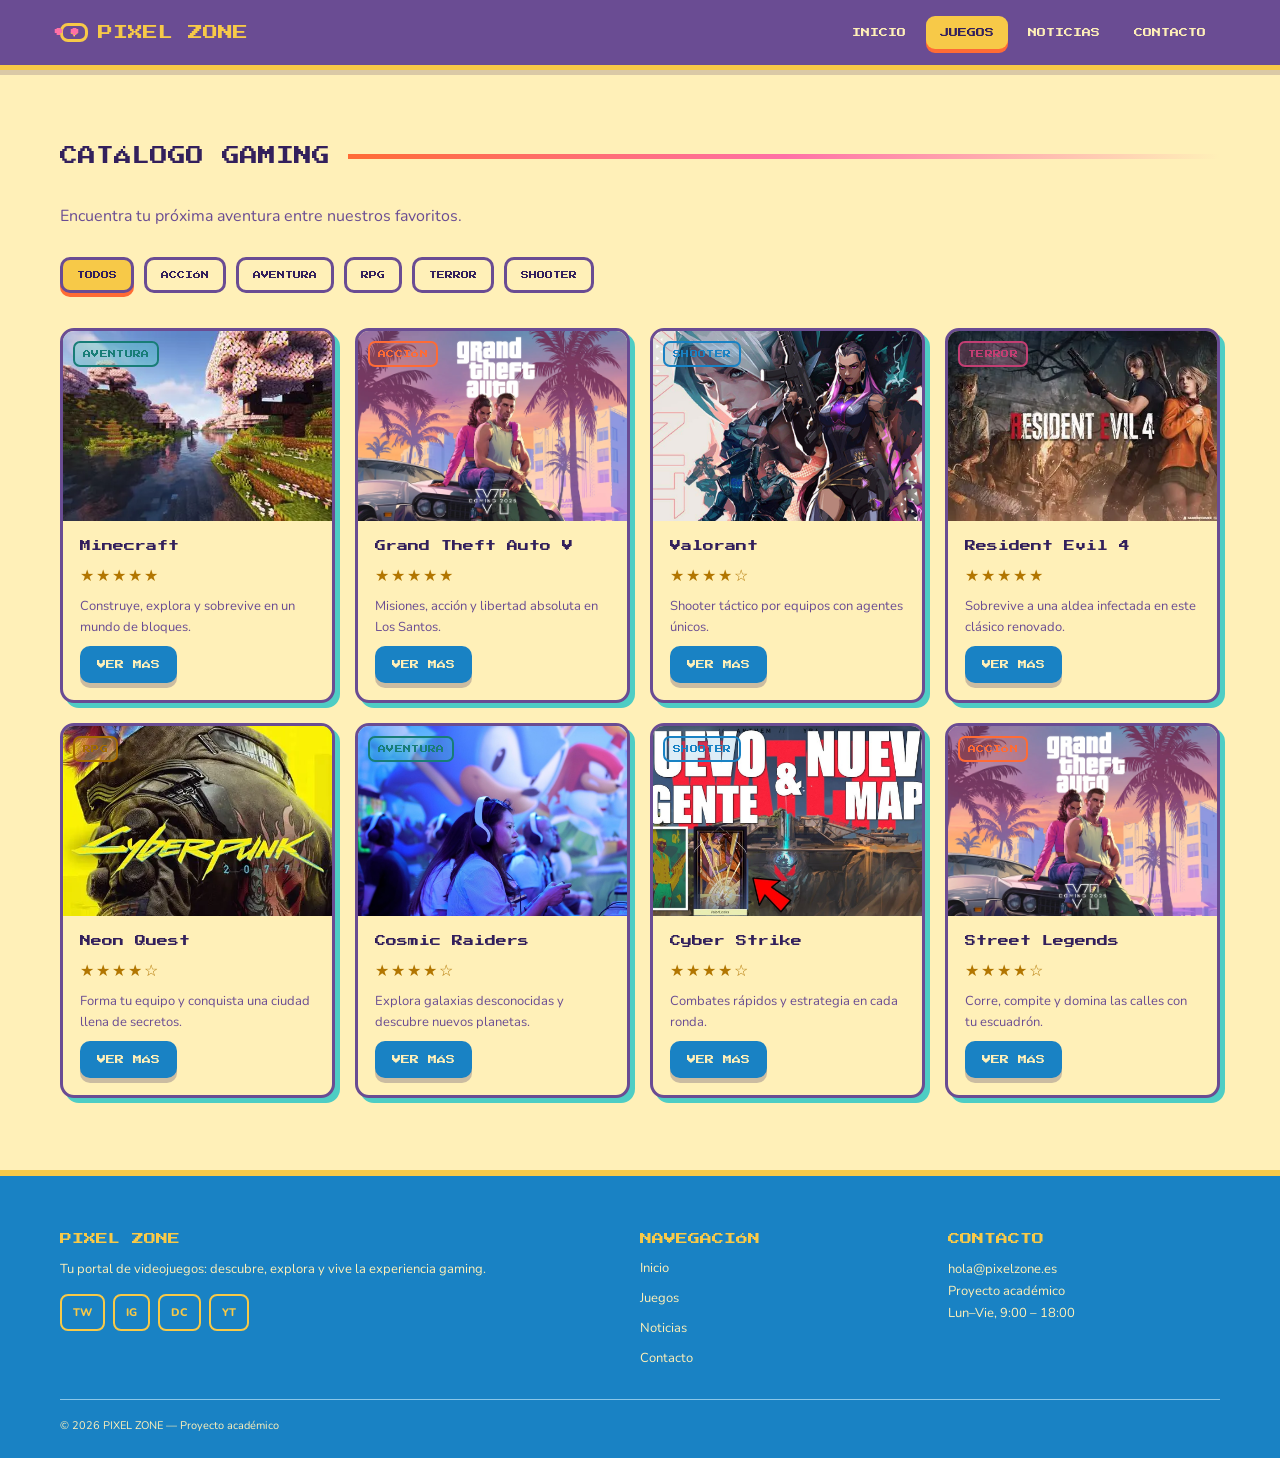
==== juegos.html @ f97db741 "Move files from actividad folder to root for GitHub Pages" ====
<!DOCTYPE html>
<html lang="es">
<head>
  <meta charset="UTF-8">
  <meta name="viewport" content="width=device-width, initial-scale=1.0">
  <title>Pixel Zone | Juegos</title>
  <link rel="stylesheet" href="style.css">
</head>
<body>
<header class="navbar">
  <div class="container nav-inner">
    <a class="logo pixel" href="index.html"><span class="controller" aria-hidden="true"></span> PIXEL ZONE</a>
    <button class="menu-btn" onclick="toggleMenu()" aria-label="Abrir menú">☰</button>
    <nav class="nav-links" id="navLinks">
      <a href="index.html">INICIO</a><a class="active" href="juegos.html">JUEGOS</a><a href="noticias.html">NOTICIAS</a><a href="contacto.html">CONTACTO</a>
    </nav>
  </div>
</header>
<main class="page-main">
  <div class="container">
    <div class="section-title"><h1 class="page-title">CATÁLOGO GAMING</h1><div class="line"></div></div>
    <p class="page-subtitle">Encuentra tu próxima aventura entre nuestros favoritos.</p>
    <div class="filters" aria-label="Filtrar juegos">
      <button class="filter active" data-filter="todos">TODOS</button>
      <button class="filter" data-filter="accion">ACCIÓN</button>
      <button class="filter" data-filter="aventura">AVENTURA</button>
      <button class="filter" data-filter="rpg">RPG</button>
      <button class="filter" data-filter="terror">TERROR</button>
      <button class="filter" data-filter="shooter">SHOOTER</button>
    </div>
    <div class="grid-games" id="gamesGrid">
      <article class="card game-item" data-genre="aventura"><div class="card-image"><img src="img/minecraft.jpg" alt="Minecraft"><span class="category cat-teal" style="position:absolute;top:10px;left:10px">AVENTURA</span></div><div class="card-body"><h3>Minecraft</h3><div class="rating">★★★★★</div><p>Construye, explora y sobrevive en un mundo de bloques.</p><a class="btn btn-blue" href="#">VER MÁS</a></div></article>
      <article class="card game-item" data-genre="accion"><div class="card-image"><img src="img/Grand-Theft-Auto-V.jpg" alt="Grand Theft Auto V"><span class="category cat-orange" style="position:absolute;top:10px;left:10px">ACCIÓN</span></div><div class="card-body"><h3>Grand Theft Auto V</h3><div class="rating">★★★★★</div><p>Misiones, acción y libertad absoluta en Los Santos.</p><a class="btn btn-blue" href="#">VER MÁS</a></div></article>
      <article class="card game-item" data-genre="shooter"><div class="card-image"><img src="img/Valorant.jpg" alt="Valorant"><span class="category cat-blue" style="position:absolute;top:10px;left:10px">SHOOTER</span></div><div class="card-body"><h3>Valorant</h3><div class="rating">★★★★☆</div><p>Shooter táctico por equipos con agentes únicos.</p><a class="btn btn-blue" href="#">VER MÁS</a></div></article>
      <article class="card game-item" data-genre="terror"><div class="card-image"><img src="img/Resident-Evil-4.jpg" alt="Resident Evil 4"><span class="category cat-pink" style="position:absolute;top:10px;left:10px">TERROR</span></div><div class="card-body"><h3>Resident Evil 4</h3><div class="rating">★★★★★</div><p>Sobrevive a una aldea infectada en este clásico renovado.</p><a class="btn btn-blue" href="#">VER MÁS</a></div></article>
      <article class="card game-item" data-genre="rpg"><div class="card-image"><img src="img/hero.jpg" alt="Aventura RPG Pixel Zone"><span class="category cat-yellow" style="position:absolute;top:10px;left:10px">RPG</span></div><div class="card-body"><h3>Neon Quest</h3><div class="rating">★★★★☆</div><p>Forma tu equipo y conquista una ciudad llena de secretos.</p><a class="btn btn-blue" href="#">VER MÁS</a></div></article>
      <article class="card game-item" data-genre="aventura"><div class="card-image"><img src="img/Gamescom.jpg" alt="Aventura Gamescom"><span class="category cat-teal" style="position:absolute;top:10px;left:10px">AVENTURA</span></div><div class="card-body"><h3>Cosmic Raiders</h3><div class="rating">★★★★☆</div><p>Explora galaxias desconocidas y descubre nuevos planetas.</p><a class="btn btn-blue" href="#">VER MÁS</a></div></article>
      <article class="card game-item" data-genre="shooter"><div class="card-image"><img src="img/Valorant-trae-nuevo-agente-y-mapa.jpg" alt="Nuevo shooter competitivo"><span class="category cat-blue" style="position:absolute;top:10px;left:10px">SHOOTER</span></div><div class="card-body"><h3>Cyber Strike</h3><div class="rating">★★★★☆</div><p>Combates rápidos y estrategia en cada ronda.</p><a class="btn btn-blue" href="#">VER MÁS</a></div></article>
      <article class="card game-item" data-genre="accion"><div class="card-image"><img src="img/Grand-Theft-Auto-V.jpg" alt="Acción urbana"><span class="category cat-orange" style="position:absolute;top:10px;left:10px">ACCIÓN</span></div><div class="card-body"><h3>Street Legends</h3><div class="rating">★★★★☆</div><p>Corre, compite y domina las calles con tu escuadrón.</p><a class="btn btn-blue" href="#">VER MÁS</a></div></article>
    </div>
  </div>
</main>
<footer><div class="container footer-grid"><div><h3>PIXEL ZONE</h3><p>Tu portal de videojuegos: descubre, explora y vive la experiencia gaming.</p><div class="socials"><span class="social">TW</span><span class="social">IG</span><span class="social">DC</span><span class="social">YT</span></div></div><div><h3>NAVEGACIÓN</h3><div class="footer-links"><a href="index.html">Inicio</a><a href="juegos.html">Juegos</a><a href="noticias.html">Noticias</a><a href="contacto.html">Contacto</a></div></div><div><h3>CONTACTO</h3><p>hola@pixelzone.es<br>Proyecto académico<br>Lun–Vie, 9:00 – 18:00</p></div></div><div class="container copyright">© 2026 PIXEL ZONE — Proyecto académico</div></footer>
<script>
function toggleMenu(){document.getElementById('navLinks').classList.toggle('open')}
document.querySelectorAll('.filter').forEach(function(button){
  button.addEventListener('click',function(){
    document.querySelectorAll('.filter').forEach(function(item){item.classList.remove('active')});
    button.classList.add('active');
    var filter=button.dataset.filter;
    document.querySelectorAll('.game-item').forEach(function(game){
      game.style.display=filter==='todos'||game.dataset.genre===filter?'flex':'none';
    });
  });
});
</script>
</body>
</html>
---- style.css ----
@import url('https://fonts.googleapis.com/css2?family=Nunito:wght@400;600;700;800;900&family=Press+Start+2P&display=swap');

:root {
  --orange: #FF6B35;
  --yellow: #F7C948;
  --teal: #4ECDC4;
  --blue: #1982C4;
  --purple: #6A4C93;
  --pink: #FF70A6;
  --ink: #33205C;
  --paper: #FFF0B8;
  --mint: #E3F8F2;
  --lavender: #EEE5FF;
  --sky: #DDF2FF;
}

* { box-sizing: border-box; }
html { scroll-behavior: smooth; }
body { margin: 0; font-family: 'Nunito', sans-serif; color: var(--ink); background: var(--paper); }
a { color: inherit; text-decoration: none; }
button, input, textarea { font: inherit; }
button { cursor: pointer; }
img { display: block; max-width: 100%; }
.container { width: min(1160px, calc(100% - 40px)); margin: auto; }
.pixel { font-family: 'Press Start 2P', monospace; }

.navbar {
  position: sticky; top: 0; z-index: 10; padding: 16px 0;
  background: var(--purple); border-bottom: 5px solid var(--yellow);
  box-shadow: 0 5px 0 rgba(51, 32, 92, .18);
}
.nav-inner { display: flex; align-items: center; justify-content: space-between; gap: 24px; }
.logo { display: flex; align-items: center; gap: 10px; color: var(--yellow); font-size: 15px; }
.controller { display: inline-grid; place-items: center; width: 28px; height: 19px; border: 3px solid var(--yellow); border-radius: 8px; position: relative; }
.controller::before { content: '+'; font: 900 14px/1 Nunito; }
.controller::after { content: '••'; position: absolute; right: 2px; bottom: 0; color: var(--pink); letter-spacing: 1px; }
.nav-links { display: flex; gap: 6px; }
.nav-links a { color: var(--paper); padding: 12px 14px; border-radius: 9px; font: 9px 'Press Start 2P'; }
.nav-links a:hover, .nav-links a.active { color: var(--ink); background: var(--yellow); box-shadow: 0 4px 0 var(--orange); }
.menu-btn { display: none; border: 0; background: transparent; color: var(--yellow); font-size: 26px; }

.hero { position: relative; overflow: hidden; background: linear-gradient(135deg, var(--orange), var(--pink) 43%, var(--purple)); }
.hero::before, .hero::after { content: ''; position: absolute; width: 90px; height: 90px; border: 8px solid var(--yellow); opacity: .7; transform: rotate(18deg); }
.hero::before { top: 35px; left: 5%; box-shadow: 26px 26px 0 var(--teal); }
.hero::after { right: 6%; bottom: 40px; border-color: var(--teal); box-shadow: -24px -24px 0 var(--yellow); }
.hero-inner { position: relative; z-index: 1; display: grid; grid-template-columns: 1.05fr .95fr; align-items: center; gap: 60px; padding: 88px 0; }
.badge, .category { display: inline-block; width: max-content; border-radius: 7px; font: 8px 'Press Start 2P'; letter-spacing: .3px; }
.badge { padding: 9px 11px; color: var(--ink); background: var(--yellow); border: 2px solid var(--ink); }
.hero h1 { margin: 22px 0; color: var(--paper); font: 38px/1.55 'Press Start 2P'; text-shadow: 4px 4px 0 var(--purple); }
.hero h1 span { color: var(--yellow); }
.hero p { max-width: 520px; color: var(--paper); font-size: 18px; line-height: 1.7; }
.actions { display: flex; gap: 13px; flex-wrap: wrap; margin-top: 25px; }
.btn { display: inline-block; border: 0; padding: 14px 17px; border-radius: 10px; color: var(--ink); font: 9px 'Press Start 2P'; box-shadow: 0 5px 0 rgba(51, 32, 92, .25); transition: transform .2s, filter .2s; }
.btn:hover { transform: translateY(-4px); filter: saturate(1.2); }
.btn-orange { background: var(--orange); }
.btn-yellow { background: var(--yellow); }
.btn-blue { background: var(--blue); color: var(--paper); }
.btn-purple { background: var(--purple); color: var(--paper); }
.stats { display: flex; gap: 30px; margin-top: 32px; }
.stats strong { display: block; color: var(--yellow); font: 16px 'Press Start 2P'; }
.stats span { color: var(--paper); font-size: 12px; }
.hero-image { position: relative; max-width: 450px; margin: auto; }
.hero-image img { width: 100%; height: 400px; object-fit: cover; border: 7px solid var(--yellow); border-radius: 18px; box-shadow: 10px 10px 0 var(--teal); }
.float { position: absolute; color: var(--yellow); font-size: 34px; }
.star { top: -25px; right: -20px; }
.coin { bottom: -26px; left: -24px; color: var(--pink); }

.section { padding: 76px 0; }
.section.alt { background: var(--mint); }
.section-title { display: flex; align-items: center; gap: 18px; margin-bottom: 34px; }
.section-title h2, .page-title { margin: 0; font: 18px/1.6 'Press Start 2P'; }
.line { height: 5px; flex: 1; background: linear-gradient(90deg, var(--orange), var(--pink), transparent); }
.grid-games { display: grid; grid-template-columns: repeat(4, 1fr); gap: 20px; }
.card { display: flex; flex-direction: column; overflow: hidden; background: var(--paper); border: 3px solid var(--purple); border-radius: 14px; box-shadow: 5px 5px 0 var(--teal); transition: transform .2s, box-shadow .2s; }
.card:hover { transform: translateY(-7px); box-shadow: 8px 8px 0 var(--pink); }
.card-image { height: 190px; position: relative; overflow: hidden; background: var(--sky); }
.card-image img { width: 100%; height: 100%; object-fit: cover; }
.card-body { display: flex; flex: 1; flex-direction: column; gap: 9px; padding: 17px; }
.card h3 { margin: 0; font: 11px/1.7 'Press Start 2P'; }
.card p { margin: 0; color: var(--purple); font-size: 13px; line-height: 1.55; }
.card .btn { align-self: flex-start; margin-top: auto; }
.category { padding: 7px 8px; border: 2px solid currentColor; }
.cat-orange { color: var(--orange); background: #FF6B3530; }
.cat-yellow { color: #A56B00; background: #F7C94855; }
.cat-teal { color: #187D77; background: #4ECDC455; }
.cat-blue { color: var(--blue); background: #1982C425; }
.cat-pink { color: #C33E73; background: #FF70A633; }
.rating { color: #B27600; letter-spacing: 2px; }
.news-grid { display: grid; grid-template-columns: repeat(3, 1fr); gap: 20px; }
.news-date { color: var(--blue); font-size: 12px; font-weight: 800; text-transform: uppercase; }

.page-main { min-height: 650px; padding: 72px 0; }
.page-subtitle { margin: 8px 0 30px; color: var(--purple); }
.filters { display: flex; flex-wrap: wrap; gap: 10px; margin: 25px 0 35px; }
.filter { padding: 11px 14px; border: 3px solid var(--purple); border-radius: 10px; color: var(--ink); background: var(--paper); font: 8px 'Press Start 2P'; }
.filter.active, .filter:hover { background: var(--yellow); box-shadow: 0 4px 0 var(--orange); }
.game-item { min-width: 0; }

.featured { display: grid; grid-template-columns: 1.1fr .9fr; overflow: hidden; margin-bottom: 36px; border: 4px solid var(--purple); border-radius: 16px; background: var(--lavender); box-shadow: 7px 7px 0 var(--pink); }
.featured img { width: 100%; height: 360px; object-fit: cover; }
.featured-content { display: flex; flex-direction: column; justify-content: center; padding: 38px; }
.featured-content h2 { margin: 14px 0; font: 17px/1.7 'Press Start 2P'; }
.featured-content p { color: var(--purple); line-height: 1.7; }

.contact-grid { display: grid; grid-template-columns: 1fr 1fr; gap: 55px; }
.contact-art { display: grid; place-items: center; min-height: 240px; border: 3px solid var(--teal); border-radius: 16px; background: linear-gradient(135deg, var(--mint), var(--sky)); font-size: 86px; }
.contact-text { color: var(--purple); font-size: 16px; line-height: 1.7; }
.info-list { display: grid; gap: 12px; margin-top: 20px; }
.info { padding: 14px; border: 2px solid var(--teal); border-radius: 10px; background: var(--mint); }
.info small { display: block; color: var(--blue); font-weight: 900; }
.form-box { padding: 30px; border: 3px solid var(--purple); border-radius: 16px; background: var(--lavender); }
.form-box h2 { margin-top: 0; color: var(--purple); font: 13px/1.7 'Press Start 2P'; }
.field { display: grid; gap: 7px; margin-bottom: 17px; }
.field label { color: var(--purple); font: 8px 'Press Start 2P'; }
.field input, .field textarea { width: 100%; border: 2px solid var(--teal); border-radius: 8px; padding: 12px 14px; color: var(--ink); background: var(--paper); outline: 0; }
.field input:focus, .field textarea:focus { border-color: var(--orange); box-shadow: 0 0 0 3px #FF6B3533; }

footer { padding: 45px 0 25px; color: var(--paper); background: var(--blue); border-top: 6px solid var(--yellow); }
.footer-grid { display: grid; grid-template-columns: 2fr 1fr 1fr; gap: 35px; }
footer h3 { color: var(--yellow); font: 12px 'Press Start 2P'; }
footer p, footer a { color: var(--paper); font-size: 13px; line-height: 1.7; }
.footer-links { display: grid; gap: 8px; }
.footer-links a:hover { color: var(--yellow); }
.socials { display: flex; flex-wrap: wrap; gap: 8px; margin-top: 14px; }
.social { padding: 9px 11px; border: 2px solid var(--yellow); border-radius: 8px; color: var(--yellow); font-size: 11px; font-weight: 800; }
.social:hover { color: var(--blue); background: var(--yellow); }
.copyright { margin-top: 30px; padding-top: 18px; border-top: 1px solid #8BC7E8; color: var(--paper); font-size: 11px; }

@media (max-width: 900px) {
  .grid-games { grid-template-columns: repeat(2, 1fr); }
  .hero-inner, .contact-grid, .featured { grid-template-columns: 1fr; }
  .hero-image { max-width: 420px; }
  .news-grid { grid-template-columns: 1fr; }
  .footer-grid { grid-template-columns: 1fr 1fr; }
}
@media (max-width: 650px) {
  .container { width: min(100% - 28px, 1160px); }
  .nav-links { display: none; position: absolute; top: 67px; left: 0; right: 0; flex-direction: column; padding: 12px; background: var(--purple); border-bottom: 4px solid var(--yellow); }
  .nav-links.open { display: flex; }
  .menu-btn { display: block; }
  .hero-inner { padding: 58px 0; }
  .hero h1 { font-size: 24px; }
  .hero p { font-size: 15px; }
  .hero-image img { height: 300px; }
  .stats { gap: 16px; flex-wrap: wrap; }
  .stats strong { font-size: 12px; }
  .grid-games { grid-template-columns: 1fr; }
  .section-title h2, .page-title { font-size: 14px; }
  .featured-content { padding: 24px; }
  .featured img { height: 270px; }
  .featured-content h2 { font-size: 13px; }
  .footer-grid { grid-template-columns: 1fr; }
}
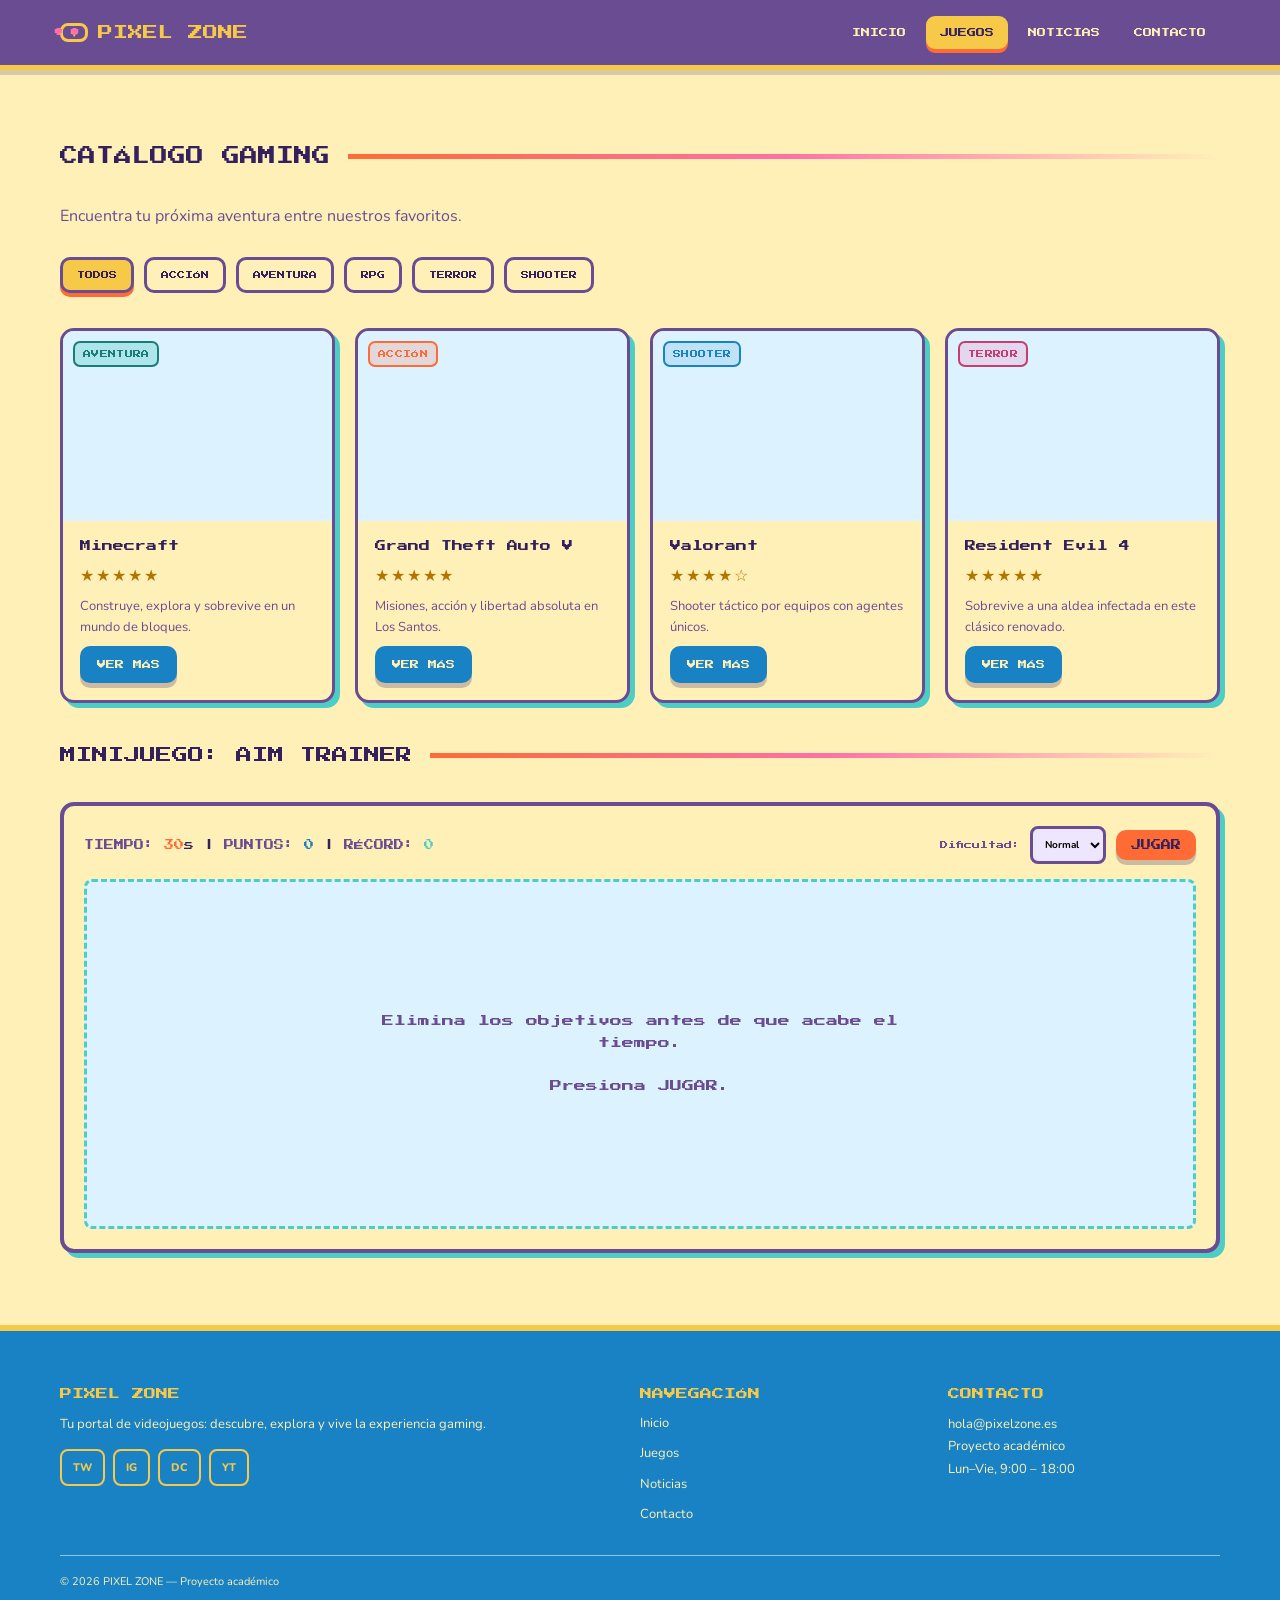
==== commit defb9151: "Update styles and layout" ====
--- a/juegos.html
+++ b/juegos.html
@@ -29,14 +29,37 @@
       <button class="filter" data-filter="shooter">SHOOTER</button>
     </div>
     <div class="grid-games" id="gamesGrid">
-      <article class="card game-item" data-genre="aventura"><div class="card-image"><img src="img/minecraft.jpg" alt="Minecraft"><span class="category cat-teal" style="position:absolute;top:10px;left:10px">AVENTURA</span></div><div class="card-body"><h3>Minecraft</h3><div class="rating">★★★★★</div><p>Construye, explora y sobrevive en un mundo de bloques.</p><a class="btn btn-blue" href="#">VER MÁS</a></div></article>
-      <article class="card game-item" data-genre="accion"><div class="card-image"><img src="img/Grand-Theft-Auto-V.jpg" alt="Grand Theft Auto V"><span class="category cat-orange" style="position:absolute;top:10px;left:10px">ACCIÓN</span></div><div class="card-body"><h3>Grand Theft Auto V</h3><div class="rating">★★★★★</div><p>Misiones, acción y libertad absoluta en Los Santos.</p><a class="btn btn-blue" href="#">VER MÁS</a></div></article>
-      <article class="card game-item" data-genre="shooter"><div class="card-image"><img src="img/Valorant.jpg" alt="Valorant"><span class="category cat-blue" style="position:absolute;top:10px;left:10px">SHOOTER</span></div><div class="card-body"><h3>Valorant</h3><div class="rating">★★★★☆</div><p>Shooter táctico por equipos con agentes únicos.</p><a class="btn btn-blue" href="#">VER MÁS</a></div></article>
-      <article class="card game-item" data-genre="terror"><div class="card-image"><img src="img/Resident-Evil-4.jpg" alt="Resident Evil 4"><span class="category cat-pink" style="position:absolute;top:10px;left:10px">TERROR</span></div><div class="card-body"><h3>Resident Evil 4</h3><div class="rating">★★★★★</div><p>Sobrevive a una aldea infectada en este clásico renovado.</p><a class="btn btn-blue" href="#">VER MÁS</a></div></article>
-      <article class="card game-item" data-genre="rpg"><div class="card-image"><img src="img/hero.jpg" alt="Aventura RPG Pixel Zone"><span class="category cat-yellow" style="position:absolute;top:10px;left:10px">RPG</span></div><div class="card-body"><h3>Neon Quest</h3><div class="rating">★★★★☆</div><p>Forma tu equipo y conquista una ciudad llena de secretos.</p><a class="btn btn-blue" href="#">VER MÁS</a></div></article>
-      <article class="card game-item" data-genre="aventura"><div class="card-image"><img src="img/Gamescom.jpg" alt="Aventura Gamescom"><span class="category cat-teal" style="position:absolute;top:10px;left:10px">AVENTURA</span></div><div class="card-body"><h3>Cosmic Raiders</h3><div class="rating">★★★★☆</div><p>Explora galaxias desconocidas y descubre nuevos planetas.</p><a class="btn btn-blue" href="#">VER MÁS</a></div></article>
-      <article class="card game-item" data-genre="shooter"><div class="card-image"><img src="img/Valorant-trae-nuevo-agente-y-mapa.jpg" alt="Nuevo shooter competitivo"><span class="category cat-blue" style="position:absolute;top:10px;left:10px">SHOOTER</span></div><div class="card-body"><h3>Cyber Strike</h3><div class="rating">★★★★☆</div><p>Combates rápidos y estrategia en cada ronda.</p><a class="btn btn-blue" href="#">VER MÁS</a></div></article>
-      <article class="card game-item" data-genre="accion"><div class="card-image"><img src="img/Grand-Theft-Auto-V.jpg" alt="Acción urbana"><span class="category cat-orange" style="position:absolute;top:10px;left:10px">ACCIÓN</span></div><div class="card-body"><h3>Street Legends</h3><div class="rating">★★★★☆</div><p>Corre, compite y domina las calles con tu escuadrón.</p><a class="btn btn-blue" href="#">VER MÁS</a></div></article>
+      <article class="card game-item" data-genre="aventura"><div class="card-image"><iframe width="100%" height="100%" src="https://www.youtube.com/embed/7A5YWn33eps" title="Minecraft" frameborder="0" allow="accelerometer; autoplay; clipboard-write; encrypted-media; gyroscope; picture-in-picture; web-share" allowfullscreen style="position:relative; z-index:1;"></iframe><span class="category cat-teal" style="position:absolute;top:10px;left:10px;z-index:2;pointer-events:none;">AVENTURA</span></div><div class="card-body"><h3>Minecraft</h3><div class="rating">★★★★★</div><p>Construye, explora y sobrevive en un mundo de bloques.</p><a class="btn btn-blue" href="#">VER MÁS</a></div></article>
+      <article class="card game-item" data-genre="accion"><div class="card-image"><iframe width="100%" height="100%" src="https://www.youtube.com/embed/hvoD7ehZPcM" title="Grand Theft Auto V" frameborder="0" allow="accelerometer; autoplay; clipboard-write; encrypted-media; gyroscope; picture-in-picture; web-share" allowfullscreen style="position:relative; z-index:1;"></iframe><span class="category cat-orange" style="position:absolute;top:10px;left:10px;z-index:2;pointer-events:none;">ACCIÓN</span></div><div class="card-body"><h3>Grand Theft Auto V</h3><div class="rating">★★★★★</div><p>Misiones, acción y libertad absoluta en Los Santos.</p><a class="btn btn-blue" href="#">VER MÁS</a></div></article>
+      <article class="card game-item" data-genre="shooter"><div class="card-image"><iframe width="100%" height="100%" src="https://www.youtube.com/embed/Ey770ez6ROk" title="Valorant" frameborder="0" allow="accelerometer; autoplay; clipboard-write; encrypted-media; gyroscope; picture-in-picture; web-share" allowfullscreen style="position:relative; z-index:1;"></iframe><span class="category cat-blue" style="position:absolute;top:10px;left:10px;z-index:2;pointer-events:none;">SHOOTER</span></div><div class="card-body"><h3>Valorant</h3><div class="rating">★★★★☆</div><p>Shooter táctico por equipos con agentes únicos.</p><a class="btn btn-blue" href="#">VER MÁS</a></div></article>
+      <article class="card game-item" data-genre="terror"><div class="card-image"><iframe width="100%" height="100%" src="https://www.youtube.com/embed/E69tKrfEQag" title="Resident Evil 4" frameborder="0" allow="accelerometer; autoplay; clipboard-write; encrypted-media; gyroscope; picture-in-picture; web-share" allowfullscreen style="position:relative; z-index:1;"></iframe><span class="category cat-pink" style="position:absolute;top:10px;left:10px;z-index:2;pointer-events:none;">TERROR</span></div><div class="card-body"><h3>Resident Evil 4</h3><div class="rating">★★★★★</div><p>Sobrevive a una aldea infectada en este clásico renovado.</p><a class="btn btn-blue" href="#">VER MÁS</a></div></article>
+      <div style="grid-column: 1 / -1; margin-top: 20px;">
+        <div class="section-title"><h2 style="font-size: 16px; margin: 0; font-family: 'Press Start 2P', monospace;">MINIJUEGO: AIM TRAINER</h2><div class="line"></div></div>
+        <div class="minigame-container" style="background: var(--paper); border: 4px solid var(--purple); border-radius: 14px; padding: 20px; box-shadow: 5px 5px 0 var(--teal); margin-top: 15px;">
+          <div style="display: flex; justify-content: space-between; align-items: center; margin-bottom: 15px; flex-wrap: wrap; gap: 10px;">
+            <div style="font-family: 'Press Start 2P', monospace; font-size: 10px; color: var(--ink); line-height: 1.8;">
+              <span style="color: var(--purple);">TIEMPO:</span> <span id="mg-time" style="color: var(--orange);">30</span>s | 
+              <span style="color: var(--purple);">PUNTOS:</span> <span id="mg-score" style="color: var(--blue);">0</span> | 
+              <span style="color: var(--purple);">RÉCORD:</span> <span id="mg-record" style="color: var(--teal);">0</span>
+            </div>
+            <div style="display: flex; gap: 10px; align-items: center;">
+              <label for="mg-diff" style="font-family: 'Press Start 2P', monospace; font-size: 8px; color: var(--purple);">Dificultad:</label>
+              <select id="mg-diff" style="padding: 8px; font-size: 10px; border: 3px solid var(--purple); border-radius: 8px; background: var(--lavender); font-family: 'Nunito', sans-serif; font-weight: bold; outline: none; cursor: pointer;">
+                <option value="easy">Fácil</option>
+                <option value="medium" selected>Normal</option>
+                <option value="hard">Difícil</option>
+              </select>
+              <button id="mg-start" class="btn btn-orange" style="padding: 10px 15px; font-size: 10px;">JUGAR</button>
+            </div>
+          </div>
+          <div id="mg-area" style="position: relative; width: 100%; height: 350px; background: var(--sky); border: 3px dashed var(--teal); border-radius: 8px; overflow: hidden; cursor: crosshair;">
+            <div id="mg-target" style="position: absolute; display: none; background: var(--pink); border-radius: 50%; border: 3px solid var(--purple); box-shadow: 2px 2px 0 var(--ink); cursor: pointer; transition: transform 0.05s;"></div>
+            <div id="mg-message" style="position: absolute; top: 50%; left: 50%; transform: translate(-50%, -50%); text-align: center; font-family: 'Press Start 2P', monospace; font-size: 12px; color: var(--purple); line-height: 1.8;">
+              Elimina los objetivos antes de que acabe el tiempo.<br><br>Presiona JUGAR.
+            </div>
+          </div>
+        </div>
+      </div>
     </div>
   </div>
 </main>
@@ -53,6 +76,87 @@
     });
   });
 });
+
+let mgScore = 0, mgTime = 30, mgTimerInterval;
+let mgIsPlaying = false;
+const elTime = document.getElementById('mg-time');
+const elScore = document.getElementById('mg-score');
+const elRecord = document.getElementById('mg-record');
+const elArea = document.getElementById('mg-area');
+const elTarget = document.getElementById('mg-target');
+const elStart = document.getElementById('mg-start');
+const elDiff = document.getElementById('mg-diff');
+const elMessage = document.getElementById('mg-message');
+
+let mgRecordVal = localStorage.getItem('pixelzone_aim_record') || 0;
+if(elRecord) elRecord.textContent = mgRecordVal;
+
+if(elStart) {
+  elStart.addEventListener('click', () => {
+    if(mgIsPlaying) return;
+    mgIsPlaying = true;
+    mgScore = 0;
+    mgTime = 30;
+    elScore.textContent = mgScore;
+    elTime.textContent = mgTime;
+    elStart.style.display = 'none';
+    elDiff.disabled = true;
+    elMessage.style.display = 'none';
+    elTarget.style.display = 'block';
+    
+    let size = 40;
+    if(elDiff.value === 'easy') size = 60;
+    if(elDiff.value === 'hard') size = 20;
+    elTarget.style.width = size + 'px';
+    elTarget.style.height = size + 'px';
+
+    mgMoveTarget(size);
+
+    mgTimerInterval = setInterval(() => {
+      mgTime--;
+      elTime.textContent = mgTime;
+      if(mgTime <= 0) mgEndGame();
+    }, 1000);
+  });
+
+  elTarget.addEventListener('mousedown', (e) => {
+    if(!mgIsPlaying) return;
+    mgScore++;
+    elScore.textContent = mgScore;
+    elTarget.style.transform = 'scale(0.8)';
+    setTimeout(() => elTarget.style.transform = 'scale(1)', 50);
+    let size = parseInt(elTarget.style.width);
+    mgMoveTarget(size);
+  });
+}
+
+function mgMoveTarget(size) {
+  const maxX = elArea.clientWidth - size;
+  const maxY = elArea.clientHeight - size;
+  const randomX = Math.floor(Math.random() * maxX);
+  const randomY = Math.floor(Math.random() * maxY);
+  elTarget.style.left = randomX + 'px';
+  elTarget.style.top = randomY + 'px';
+}
+
+function mgEndGame() {
+  mgIsPlaying = false;
+  clearInterval(mgTimerInterval);
+  elTarget.style.display = 'none';
+  elStart.style.display = 'inline-block';
+  elStart.textContent = 'REINTENTAR';
+  elDiff.disabled = false;
+  
+  if(mgScore > mgRecordVal) {
+    mgRecordVal = mgScore;
+    localStorage.setItem('pixelzone_aim_record', mgRecordVal);
+    elRecord.textContent = mgRecordVal;
+    elMessage.innerHTML = `¡NUEVO RÉCORD!<br><br>Puntuación: ${mgScore}`;
+  } else {
+    elMessage.innerHTML = `¡TIEMPO AGOTADO!<br><br>Puntuación: ${mgScore}`;
+  }
+  elMessage.style.display = 'block';
+}
 </script>
 </body>
 </html>
